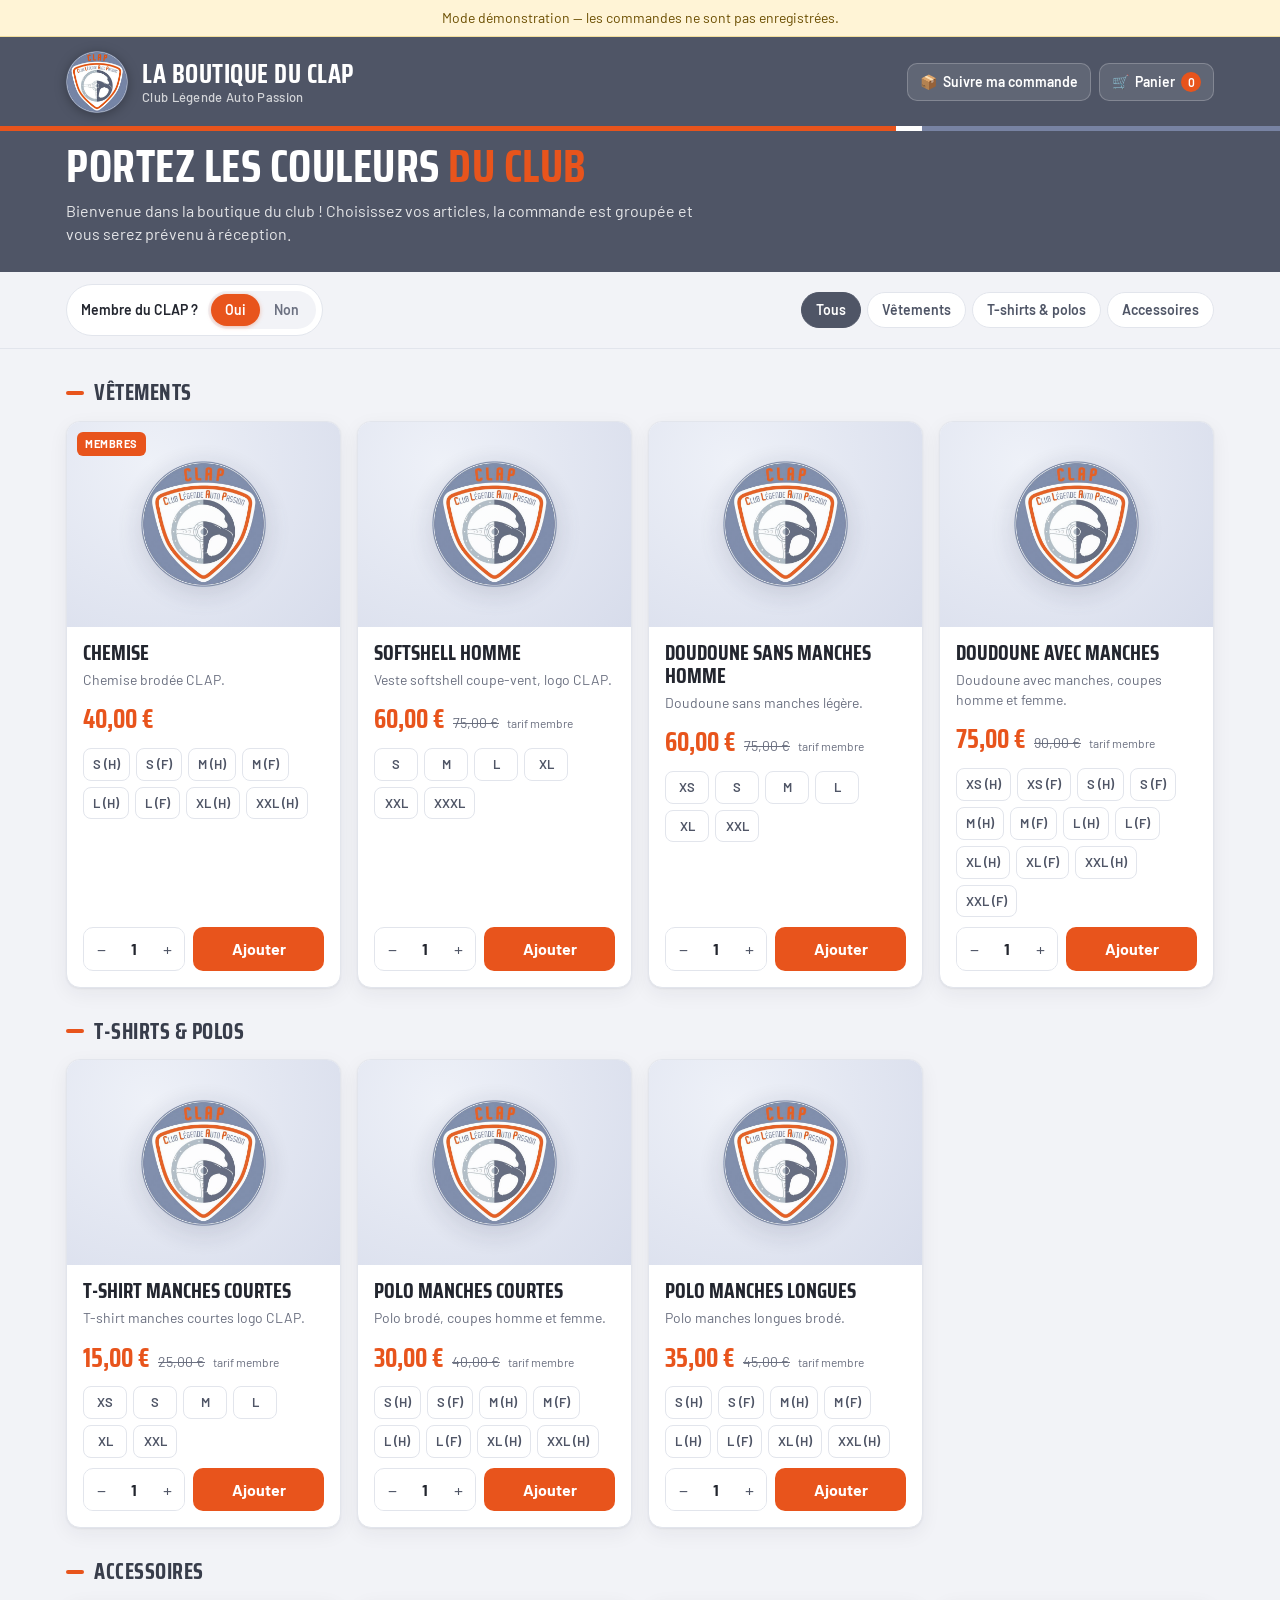
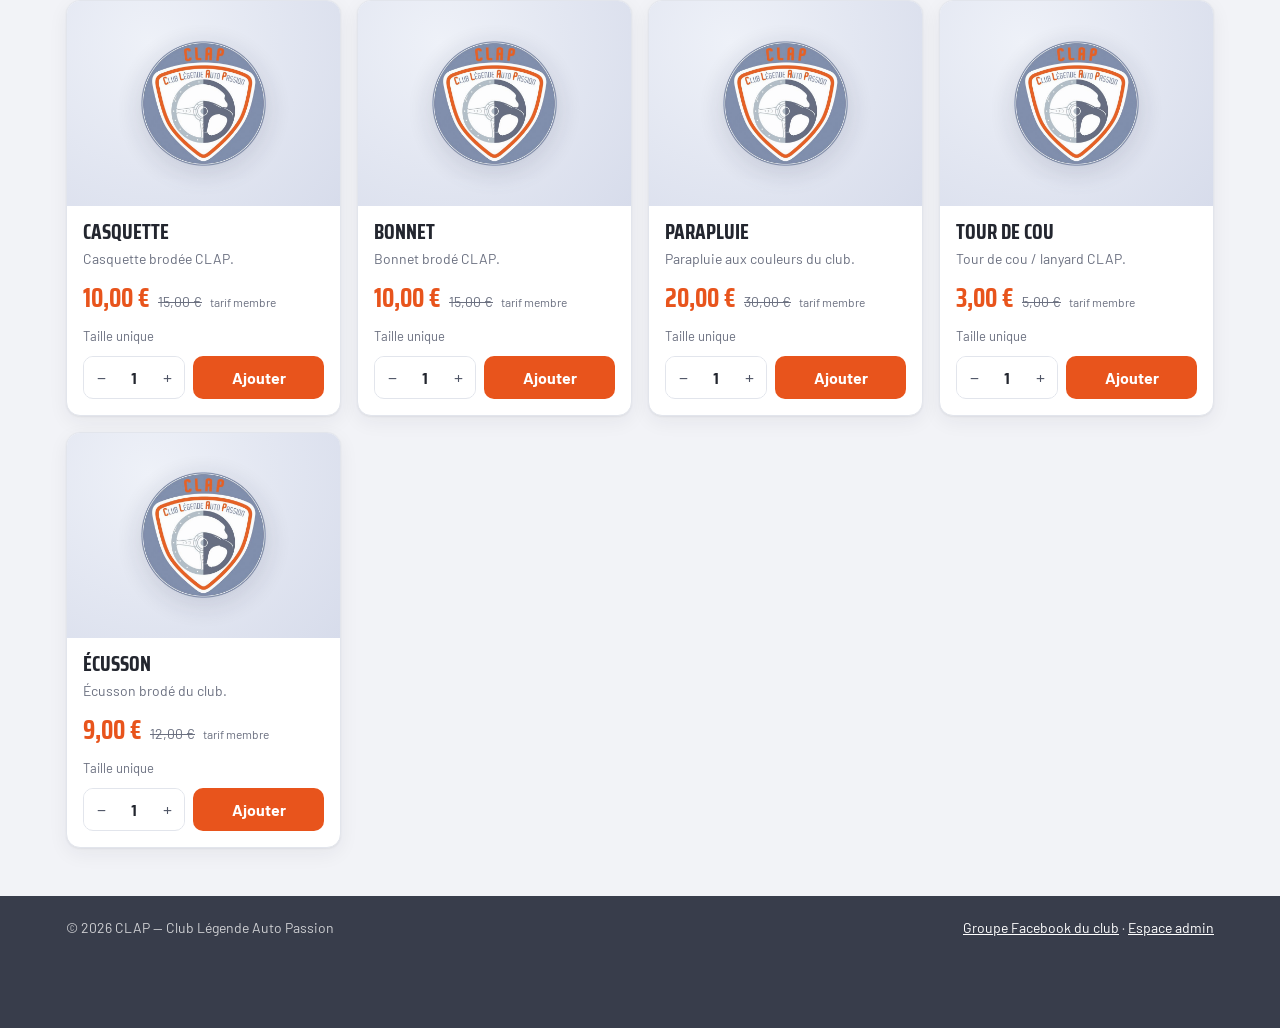
==== index.html @ 62df4e22 "Boutique du CLAP — première version Co-Authored-By: Claude Opus 5.5 <noreply@anthropic.com> Claude-S" ====
<!doctype html>
<html lang="fr">
<head>
  <meta charset="utf-8">
  <meta name="viewport" content="width=device-width, initial-scale=1, viewport-fit=cover">
  <title>La boutique du CLAP</title>
  <meta name="description" content="Boutique officielle du Club Légende Auto Passion — vêtements et accessoires du club.">
  <meta name="theme-color" content="#4f5566">
  <meta property="og:title" content="La boutique du CLAP">
  <meta property="og:description" content="Vêtements et accessoires du Club Légende Auto Passion.">
  <meta property="og:image" content="assets/logo.png">
  <link rel="icon" href="assets/favicon.png">
  <link rel="apple-touch-icon" href="assets/icon-192.png">
  <link rel="manifest" href="manifest.webmanifest">
  <link rel="preconnect" href="https://fonts.googleapis.com">
  <link rel="preconnect" href="https://fonts.gstatic.com" crossorigin>
  <link href="https://fonts.googleapis.com/css2?family=Barlow:wght@400;500;600;700&family=Saira+Condensed:wght@600;700&display=swap" rel="stylesheet">
  <link rel="stylesheet" href="assets/style.css">
</head>
<body>
  <div id="demo" class="banniere-demo cache">Mode démonstration — les commandes ne sont pas enregistrées.</div>

  <header class="entete">
    <div class="conteneur entete-barre">
      <img class="entete-logo" src="assets/logo.png" alt="Logo CLAP">
      <div class="entete-titre">La boutique du CLAP<small>Club Légende Auto Passion</small></div>
      <div class="entete-actions">
        <button class="btn-entete" id="btnSuivi" type="button" title="Suivre ma commande">📦 <span class="txt">Suivre ma commande</span></button>
        <button class="btn-entete" id="btnPanier" type="button" title="Panier">🛒 <span class="txt">Panier</span> <span class="pastille" id="nbPanier">0</span></button>
      </div>
    </div>
  </header>
  <section class="hero">
    <div class="conteneur">
      <h1>Portez les couleurs <span>du club</span></h1>
      <p id="accueil"></p>
    </div>
  </section>

  <div class="outils">
    <div class="conteneur outils-in">
      <div class="membre">
        <span>Membre du CLAP ?</span>
        <div class="segment" role="group" aria-label="Statut membre">
          <button type="button" data-membre="1" class="actif">Oui</button>
          <button type="button" data-membre="0">Non</button>
        </div>
      </div>
      <nav class="filtres" id="filtres"></nav>
    </div>
  </div>

  <main class="conteneur" id="catalogue">
    <div class="chargement"><div class="roue"></div></div>
  </main>

  <footer class="pied">
    <div class="conteneur pied-in">
      <span>© <span id="annee"></span> CLAP — Club Légende Auto Passion</span>
      <span><a id="lienFb" href="#" target="_blank" rel="noopener">Groupe Facebook du club</a> · <a href="admin.html">Espace admin</a></span>
    </div>
  </footer>

  <div class="barre-panier" id="barrePanier">
    <button class="btn btn-orange" type="button" id="btnPanierMobile"><span>🛒 Voir mon panier</span><span id="totalMobile"></span></button>
  </div>

  <!-- Panier / commande -->
  <div class="voile" id="voile"></div>
  <aside class="tiroir" id="tiroir" aria-label="Panier">
    <div class="tiroir-tete">
      <h2 id="tiroirTitre">Mon panier</h2>
      <button class="fermer" type="button" id="fermerTiroir" aria-label="Fermer">×</button>
    </div>
    <div class="tiroir-corps" id="tiroirCorps"></div>
    <div class="tiroir-pied" id="tiroirPied"></div>
  </aside>

  <!-- Suivi -->
  <div class="modale cache" id="modaleSuivi">
    <div class="modale-boite">
      <h2>Suivre ma commande</h2>
      <form id="formSuivi">
        <div class="champ"><label for="sNum">N° de commande</label><input id="sNum" required placeholder="CLAP-0012"></div>
        <div class="champ"><label for="sMail">E-mail utilisé pour la commande</label><input id="sMail" type="email" required></div>
        <div id="resSuivi"></div>
        <div style="display:flex;gap:8px;justify-content:flex-end">
          <button type="button" class="btn btn-gris" data-fermer>Fermer</button>
          <button class="btn btn-orange">Rechercher</button>
        </div>
      </form>
    </div>
  </div>

  <script src="assets/config.js"></script>
  <script src="assets/api.js"></script>
  <script src="assets/boutique.js"></script>
</body>
</html>
---- assets/style.css ----
:root {
  --ardoise: #4f5566;
  --ardoise-fonce: #383d4b;
  --acier: #7883a3;
  --acier-clair: #dfe3ee;
  --orange: #e8541c;
  --orange-fonce: #c6430f;
  --fond: #f2f3f7;
  --carte: #ffffff;
  --texte: #23262f;
  --gris: #6b7080;
  --bord: #e2e5ec;
  --vert: #2f8f5b;
  --rouge: #c0392b;
  --rayon: 14px;
  --ombre: 0 1px 2px rgba(30, 34, 45, .06), 0 6px 20px rgba(30, 34, 45, .06);
  --titre: 'Saira Condensed', 'Arial Narrow', sans-serif;
  --corps: 'Barlow', system-ui, -apple-system, 'Segoe UI', sans-serif;
  color-scheme: light;
}
* { box-sizing: border-box; }
html { -webkit-text-size-adjust: 100%; }
body { margin: 0; font-family: var(--corps); color: var(--texte); background: var(--fond); font-size: 16px; line-height: 1.45; }
button, input, select, textarea { font: inherit; color: inherit; }
button { cursor: pointer; }
img { max-width: 100%; display: block; }
a { color: var(--orange-fonce); }
.cache { display: none !important; }
.conteneur { max-width: 1180px; margin: 0 auto; padding: 0 16px; }

/* ---------- En-tête ---------- */
.entete { background: var(--ardoise); color: #fff; position: relative; overflow: hidden; }
.entete::after { content: ''; position: absolute; left: 0; right: 0; bottom: 0; height: 5px;
  background: linear-gradient(90deg, var(--orange) 0 70%, #fff 70% 72%, var(--acier) 72% 100%); }
.entete-barre { display: flex; align-items: center; gap: 14px; padding-top: 14px; padding-bottom: 18px; }
.entete-logo { width: 62px; height: 62px; flex: none; filter: drop-shadow(0 2px 6px rgba(0, 0, 0, .3)); }
.entete-titre { font-family: var(--titre); font-weight: 700; font-size: 26px; letter-spacing: .5px; line-height: 1; text-transform: uppercase; }
.entete-titre small { display: block; font-family: var(--corps); font-weight: 500; font-size: 13px; letter-spacing: .3px; text-transform: none; opacity: .75; margin-top: 4px; }
.entete-actions { margin-left: auto; display: flex; gap: 8px; }
.btn-entete { background: rgba(255, 255, 255, .1); border: 1px solid rgba(255, 255, 255, .22); color: #fff; padding: 8px 12px; border-radius: 10px; font-weight: 600; font-size: 14px; display: inline-flex; align-items: center; gap: 6px; text-decoration: none; }
.btn-entete:hover { background: rgba(255, 255, 255, .18); }
.btn-entete .pastille { background: var(--orange); color: #fff; border-radius: 99px; min-width: 20px; height: 20px; font-size: 12px; display: inline-grid; place-items: center; padding: 0 6px; }

.hero { background: linear-gradient(180deg, var(--ardoise) 0, var(--ardoise) 100%); color: #fff; padding: 6px 0 26px; }
.hero h1 { font-family: var(--titre); font-size: clamp(30px, 6vw, 46px); line-height: 1; margin: 6px 0 10px; text-transform: uppercase; letter-spacing: .5px; }
.hero h1 span { color: var(--orange); }
.hero p { margin: 0; max-width: 640px; opacity: .85; }

.banniere-demo { background: #fff4d6; color: #6b4e00; text-align: center; font-size: 14px; padding: 8px 16px; border-bottom: 1px solid #f0dd9d; }

/* ---------- Barre membre + filtres ---------- */
.outils { position: sticky; top: 0; z-index: 20; background: rgba(242, 243, 247, .94); backdrop-filter: blur(8px); border-bottom: 1px solid var(--bord); }
.outils-in { display: flex; flex-wrap: wrap; align-items: center; gap: 10px 16px; padding-top: 12px; padding-bottom: 12px; }
.membre { display: flex; align-items: center; gap: 10px; background: #fff; border: 1px solid var(--bord); padding: 6px 6px 6px 14px; border-radius: 99px; font-weight: 600; font-size: 14px; }
.segment { display: inline-flex; background: var(--fond); border-radius: 99px; padding: 3px; }
.segment button { border: 0; background: transparent; padding: 6px 14px; border-radius: 99px; font-weight: 600; font-size: 14px; color: var(--gris); }
.segment button.actif { background: var(--orange); color: #fff; box-shadow: 0 1px 4px rgba(232, 84, 28, .35); }
.filtres { display: flex; gap: 6px; overflow-x: auto; scrollbar-width: none; margin-left: auto; }
.filtres::-webkit-scrollbar { display: none; }
.chip { border: 1px solid var(--bord); background: #fff; padding: 7px 14px; border-radius: 99px; font-size: 14px; font-weight: 600; white-space: nowrap; color: var(--ardoise); }
.chip.actif { background: var(--ardoise); border-color: var(--ardoise); color: #fff; }

/* ---------- Catalogue ---------- */
.section-titre { font-family: var(--titre); text-transform: uppercase; font-size: 22px; letter-spacing: .5px; margin: 28px 0 12px; display: flex; align-items: center; gap: 10px; color: var(--ardoise-fonce); }
.section-titre::before { content: ''; width: 18px; height: 4px; background: var(--orange); border-radius: 2px; }
.grille { display: grid; grid-template-columns: repeat(auto-fill, minmax(250px, 1fr)); gap: 16px; }
.produit { background: var(--carte); border-radius: var(--rayon); box-shadow: var(--ombre); overflow: hidden; display: flex; flex-direction: column; border: 1px solid var(--bord); }
.produit-visuel { aspect-ratio: 4 / 3; background: radial-gradient(circle at 30% 20%, #eef1f8, #d7dceb); position: relative; display: grid; place-items: center; overflow: hidden; }
.produit-visuel img.photo { width: 100%; height: 100%; object-fit: cover; }
.produit-visuel .filigrane { width: 46%; opacity: .9; filter: drop-shadow(0 6px 14px rgba(40, 46, 70, .18)); }
.etiquette { position: absolute; top: 10px; left: 10px; background: var(--ardoise); color: #fff; font-size: 11px; font-weight: 700; letter-spacing: .5px; text-transform: uppercase; padding: 4px 8px; border-radius: 6px; }
.etiquette.membres { background: var(--orange); }
.produit-corps { padding: 14px 16px 16px; display: flex; flex-direction: column; gap: 10px; flex: 1; }
.produit-nom { font-family: var(--titre); font-weight: 700; font-size: 21px; line-height: 1.1; text-transform: uppercase; margin: 0; }
.produit-desc { color: var(--gris); font-size: 14px; margin: -4px 0 0; }
.prix { display: flex; align-items: baseline; gap: 8px; }
.prix strong { font-family: var(--titre); font-size: 26px; color: var(--orange); }
.prix .barre { color: var(--gris); text-decoration: line-through; font-size: 14px; }
.prix .info { font-size: 12px; color: var(--gris); }
.tailles { display: flex; flex-wrap: wrap; gap: 6px; }
.taille { min-width: 44px; padding: 6px 9px; border-radius: 8px; border: 1px solid var(--bord); background: #fff; font-size: 13px; font-weight: 600; color: var(--ardoise); }
.taille.choisie { border-color: var(--orange); background: #fff1eb; color: var(--orange-fonce); box-shadow: inset 0 0 0 1px var(--orange); }
.ajout { display: flex; gap: 8px; margin-top: auto; }
.qte { display: inline-flex; align-items: center; border: 1px solid var(--bord); border-radius: 10px; overflow: hidden; }
.qte button { border: 0; background: #fff; width: 34px; height: 40px; font-size: 18px; color: var(--ardoise); }
.qte span, .qte input { width: 32px; text-align: center; font-weight: 700; border: 0; }
.btn { border: 0; border-radius: 10px; padding: 10px 16px; font-weight: 700; display: inline-flex; align-items: center; justify-content: center; gap: 8px; }
.btn-orange { background: var(--orange); color: #fff; }
.btn-orange:hover { background: var(--orange-fonce); }
.btn-orange:disabled { background: #e7b9a7; cursor: not-allowed; }
.btn-gris { background: var(--acier-clair); color: var(--ardoise-fonce); }
.btn-gris:hover { background: #d2d7e5; }
.btn-ligne { background: #fff; border: 1px solid var(--bord); color: var(--ardoise); }
.btn-plein { flex: 1; }
.ferme { background: #fff; border-radius: var(--rayon); padding: 28px; text-align: center; margin-top: 24px; box-shadow: var(--ombre); }
.ferme h2 { font-family: var(--titre); text-transform: uppercase; margin: 0 0 6px; }

/* ---------- Panier (tiroir) ---------- */
.voile { position: fixed; inset: 0; background: rgba(25, 28, 38, .45); z-index: 40; opacity: 0; pointer-events: none; transition: opacity .2s; }
.voile.ouvert { opacity: 1; pointer-events: auto; }
.tiroir { position: fixed; top: 0; right: 0; bottom: 0; width: min(440px, 100%); background: #fff; z-index: 50; transform: translateX(100%); transition: transform .25s ease; display: flex; flex-direction: column; }
.tiroir.ouvert { transform: none; }
.tiroir-tete { display: flex; align-items: center; justify-content: space-between; padding: 16px 18px; border-bottom: 1px solid var(--bord); }
.tiroir-tete h2 { margin: 0; font-family: var(--titre); text-transform: uppercase; font-size: 22px; }
.fermer { border: 0; background: var(--fond); width: 36px; height: 36px; border-radius: 10px; font-size: 20px; line-height: 1; }
.tiroir-corps { flex: 1; overflow-y: auto; padding: 16px 18px; }
.tiroir-pied { border-top: 1px solid var(--bord); padding: 14px 18px calc(14px + env(safe-area-inset-bottom)); display: grid; gap: 10px; }
.ligne-panier { display: grid; grid-template-columns: 1fr auto; gap: 4px 12px; padding: 12px 0; border-bottom: 1px dashed var(--bord); }
.ligne-panier .nom { font-weight: 700; }
.ligne-panier .sous { color: var(--gris); font-size: 14px; }
.ligne-panier .qte { justify-self: start; }
.ligne-panier .montant { font-weight: 700; text-align: right; }
.ligne-panier .actions { display: flex; align-items: center; gap: 8px; justify-content: flex-end; }
.lien { background: none; border: 0; color: var(--gris); text-decoration: underline; font-size: 13px; padding: 0; }
.total { display: flex; justify-content: space-between; align-items: baseline; font-weight: 700; }
.total strong { font-family: var(--titre); font-size: 28px; color: var(--orange); }
.vide { text-align: center; color: var(--gris); padding: 40px 10px; }

/* ---------- Formulaires ---------- */
.champ { display: grid; gap: 5px; margin-bottom: 12px; }
.champ label { font-size: 13px; font-weight: 700; color: var(--ardoise); }
.champ input, .champ select, .champ textarea { border: 1px solid #cfd4df; border-radius: 10px; padding: 10px 12px; background: #fff; width: 100%; }
.champ input:focus, .champ select:focus, .champ textarea:focus { outline: 2px solid rgba(232, 84, 28, .35); border-color: var(--orange); }
.deux { display: grid; grid-template-columns: 1fr 1fr; gap: 0 10px; }
.note { font-size: 13px; color: var(--gris); }
.erreur { background: #fdecea; color: var(--rouge); border-radius: 10px; padding: 10px 12px; font-size: 14px; }
.succes { text-align: center; padding: 20px 4px; }
.succes .coche { width: 64px; height: 64px; border-radius: 50%; background: #e7f5ed; color: var(--vert); display: grid; place-items: center; font-size: 34px; margin: 0 auto 12px; }
.succes .num { font-family: var(--titre); font-size: 30px; color: var(--orange); letter-spacing: 1px; }

/* ---------- Modale ---------- */
.modale { position: fixed; inset: 0; z-index: 60; display: grid; place-items: center; padding: 16px; background: rgba(25, 28, 38, .5); }
.modale-boite { background: #fff; border-radius: 16px; width: min(460px, 100%); max-height: 90vh; overflow: auto; padding: 20px; }
.modale-boite h2 { margin: 0 0 12px; font-family: var(--titre); text-transform: uppercase; }
.statut { display: inline-block; padding: 3px 10px; border-radius: 99px; font-size: 12px; font-weight: 700; }
.s-a-traiter { background: #fff1d6; color: #8a5a00; }
.s-commandee { background: #e3e9ff; color: #2f47a8; }
.s-recue { background: #e2f3ff; color: #0f6a96; }
.s-remise { background: #e3f5ea; color: #1f7a48; }
.s-annulee { background: #f1f1f3; color: #7a7d88; text-decoration: line-through; }
.etapes { display: flex; gap: 4px; margin: 14px 0; }
.etapes div { flex: 1; height: 6px; border-radius: 3px; background: var(--acier-clair); }
.etapes div.ok { background: var(--orange); }

/* ---------- Barre panier mobile ---------- */
.barre-panier { position: fixed; left: 12px; right: 12px; bottom: calc(12px + env(safe-area-inset-bottom)); z-index: 30; display: none; }
.barre-panier .btn { width: 100%; padding: 14px; font-size: 16px; box-shadow: 0 8px 24px rgba(232, 84, 28, .35); justify-content: space-between; border-radius: 14px; }

/* ---------- Pied ---------- */
.pied { margin-top: 48px; background: var(--ardoise-fonce); color: rgba(255, 255, 255, .75); font-size: 14px; }
.pied-in { display: flex; flex-wrap: wrap; gap: 10px 24px; align-items: center; justify-content: space-between; padding: 22px 16px 90px; }
.pied a { color: #fff; }

.toast { position: fixed; left: 50%; bottom: 24px; transform: translate(-50%, 30px); background: var(--ardoise-fonce); color: #fff; padding: 11px 18px; border-radius: 12px; font-weight: 600; z-index: 80; opacity: 0; transition: .2s; pointer-events: none; max-width: calc(100% - 32px); }
.toast.show { opacity: 1; transform: translate(-50%, 0); }
.toast.err { background: var(--rouge); }

.chargement { display: grid; place-items: center; padding: 60px; color: var(--gris); }
.roue { width: 34px; height: 34px; border: 3px solid var(--acier-clair); border-top-color: var(--orange); border-radius: 50%; animation: tourne .8s linear infinite; }
@keyframes tourne { to { transform: rotate(360deg); } }

@media (max-width: 720px) {
  .entete-titre { font-size: 21px; }
  .entete-logo { width: 50px; height: 50px; }
  .btn-entete .txt { display: none; }
  .filtres { margin-left: 0; width: 100%; }
  .membre { width: 100%; justify-content: space-between; }
  .barre-panier.visible { display: block; }
  .grille { grid-template-columns: 1fr; }
  .produit { flex-direction: row; }
  .produit-visuel { aspect-ratio: auto; width: 34%; min-height: 100%; flex: none; }
  .produit-visuel .filigrane { width: 70%; }
  .produit-corps { padding: 12px; }
  .produit-nom { font-size: 18px; }
  .prix strong { font-size: 22px; }
  .etiquette { font-size: 9px; padding: 3px 5px; top: 6px; left: 6px; }
}
@media (max-width: 380px) { .deux { grid-template-columns: 1fr; } }
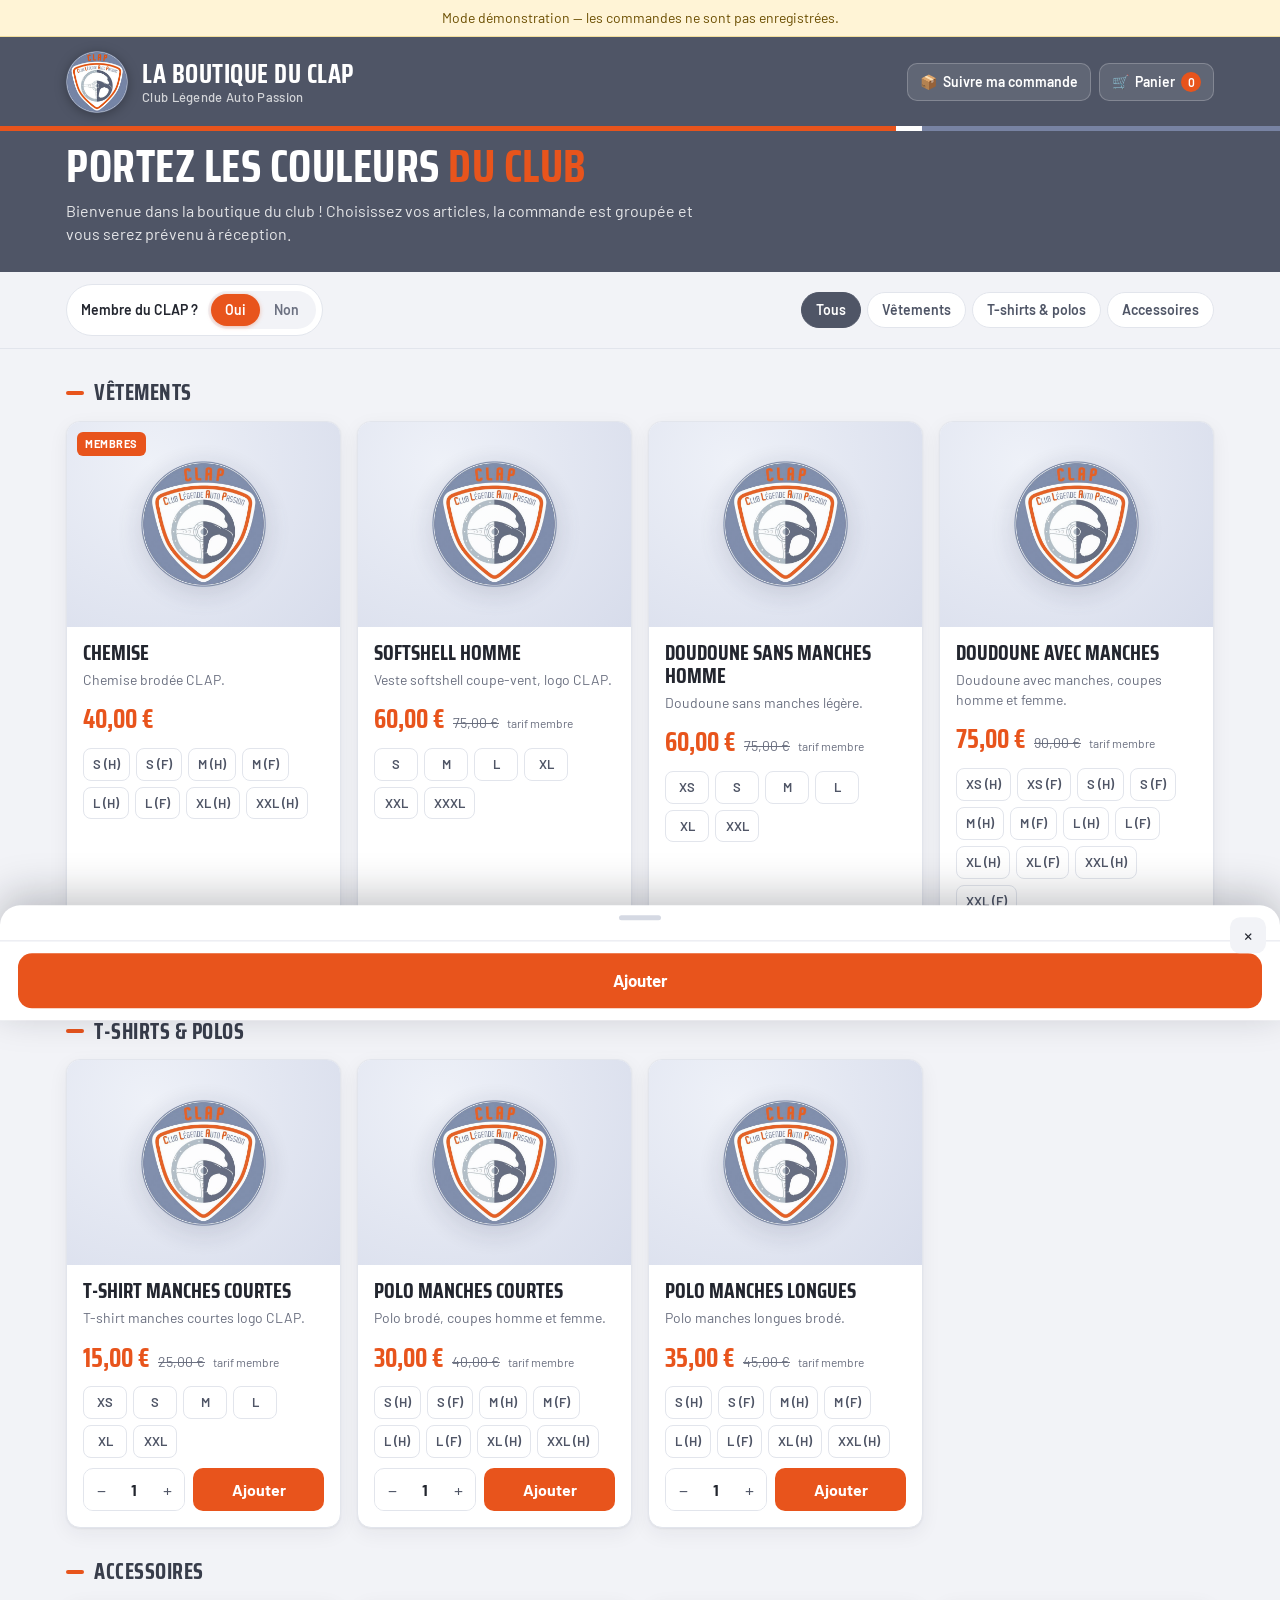
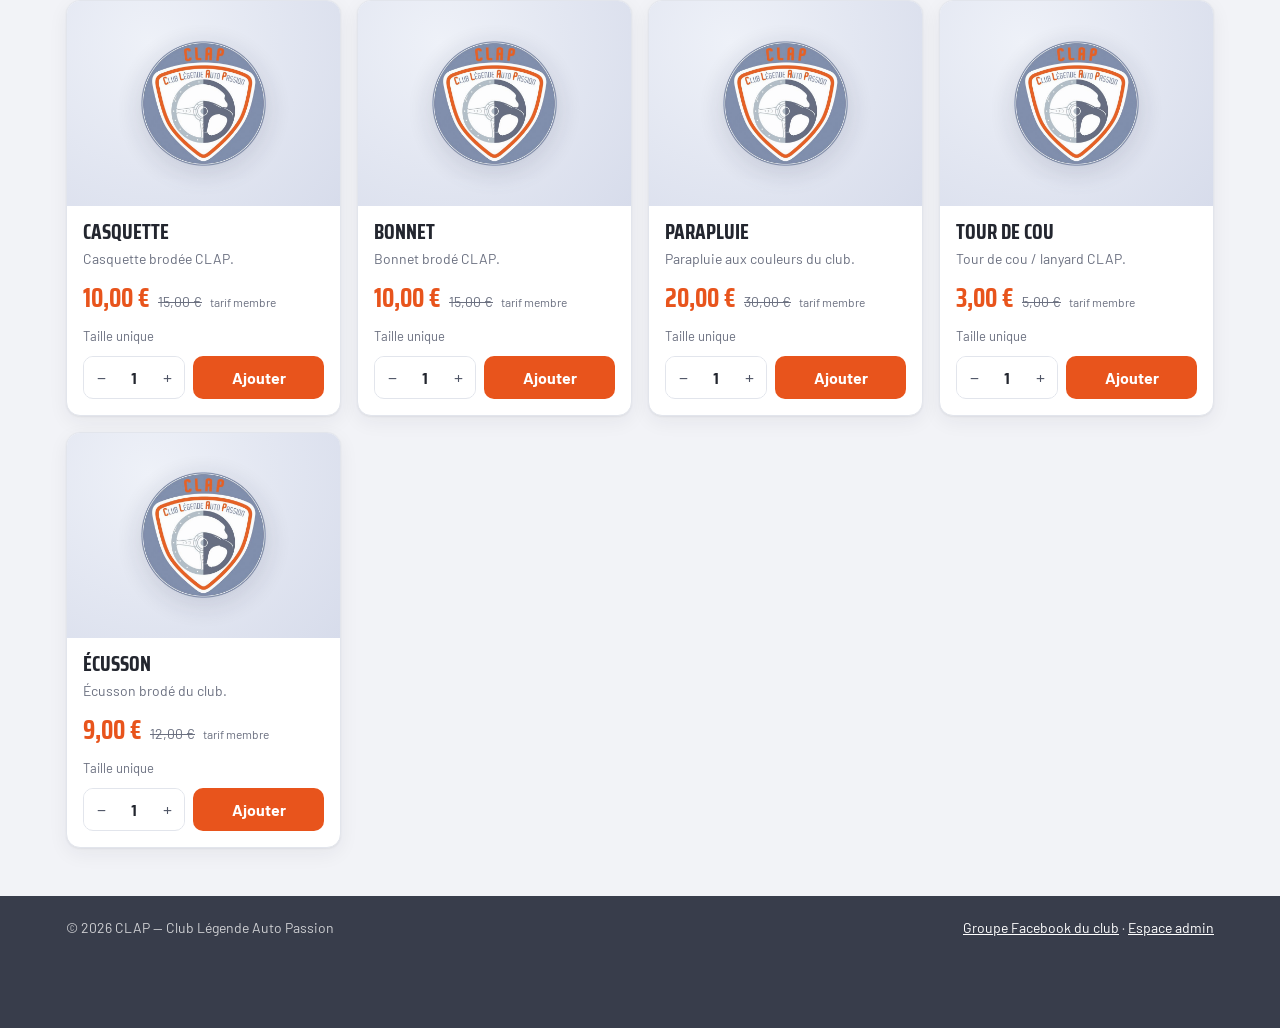
==== commit 111ffa24: "Version téléphone : liste compacte, volet de choix de taille, panier plein écran Co-Authored-By: Cla" ====
--- a/index.html
+++ b/index.html
@@ -76,6 +76,15 @@
     <div class="tiroir-pied" id="tiroirPied"></div>
   </aside>
 
+  <!-- Fiche article (téléphone) -->
+  <div class="voile" id="voileFeuille"></div>
+  <div class="feuille" id="feuille" role="dialog" aria-label="Choisir l'article">
+    <div class="poignee"></div>
+    <button class="fermer feuille-fermer" type="button" id="fermerFeuille" aria-label="Fermer">×</button>
+    <div class="feuille-corps"></div>
+    <div class="feuille-pied"><button class="btn btn-orange" type="button">Ajouter</button></div>
+  </div>
+
   <!-- Suivi -->
   <div class="modale cache" id="modaleSuivi">
     <div class="modale-boite">
--- a/assets/style.css
+++ b/assets/style.css
@@ -159,20 +159,82 @@
 .roue { width: 34px; height: 34px; border: 3px solid var(--acier-clair); border-top-color: var(--orange); border-radius: 50%; animation: tourne .8s linear infinite; }
 @keyframes tourne { to { transform: rotate(360deg); } }
 
+/* ---------- Fiche article (volet) ---------- */
+.btn-choisir { display: none; }
+.feuille { position: fixed; left: 0; right: 0; bottom: 0; z-index: 55; background: #fff; border-radius: 20px 20px 0 0; max-height: 92vh; display: flex; flex-direction: column; transform: translateY(105%); transition: transform .28s cubic-bezier(.2, .8, .2, 1); box-shadow: 0 -10px 40px rgba(20, 24, 36, .25); }
+.feuille.ouvert { transform: none; }
+.poignee { width: 42px; height: 5px; border-radius: 3px; background: #d5d9e3; margin: 10px auto 0; flex: none; }
+.feuille-fermer { position: absolute; right: 14px; top: 12px; }
+.feuille-corps { overflow-y: auto; padding: 8px 18px 12px; display: flex; flex-direction: column; gap: 10px; }
+.feuille-corps > * { flex-shrink: 0; }
+.feuille-corps .produit-nom { font-size: 24px; }
+.feuille-corps .produit-desc { margin: -4px 0 0; }
+.feuille-visuel { height: 150px; flex: none; border-radius: 14px; background: radial-gradient(circle at 30% 20%, #eef1f8, #d7dceb); display: grid; place-items: center; overflow: hidden; margin: 6px 40px 4px 0; }
+.feuille-visuel .photo { width: 100%; height: 100%; object-fit: cover; }
+.feuille-visuel .filigrane { height: 118px; width: 118px; }
+.feuille-label { font-size: 13px; font-weight: 700; color: var(--gris); text-transform: uppercase; letter-spacing: .5px; margin-top: 4px; }
+.tailles-grandes { display: grid; grid-template-columns: repeat(auto-fill, minmax(84px, 1fr)); gap: 8px; }
+.tailles-grandes .taille { height: 48px; font-size: 15px; border-radius: 12px; }
+.qte-grande { align-self: flex-start; border-radius: 12px; }
+.qte-grande button { width: 52px; height: 48px; font-size: 22px; }
+.qte-grande span { width: 44px; font-size: 18px; }
+.feuille-pied { padding: 12px 18px calc(12px + env(safe-area-inset-bottom)); border-top: 1px solid var(--bord); }
+.feuille-pied .btn { width: 100%; padding: 15px; font-size: 17px; border-radius: 14px; }
+body.fige { overflow: hidden; }
+
 @media (max-width: 720px) {
-  .entete-titre { font-size: 21px; }
-  .entete-logo { width: 50px; height: 50px; }
+  /* En-tête compact */
+  .entete-barre { padding-top: 10px; padding-bottom: 14px; gap: 10px; }
+  .entete-logo { width: 42px; height: 42px; }
+  .entete-titre { font-size: 17px; }
+  .entete-titre small { font-size: 11px; margin-top: 2px; }
+  .btn-entete { padding: 9px 11px; border-radius: 12px; }
   .btn-entete .txt { display: none; }
-  .filtres { margin-left: 0; width: 100%; }
-  .membre { width: 100%; justify-content: space-between; }
+  .hero { padding: 0 0 16px; }
+  .hero h1 { font-size: 23px; margin: 0 0 4px; }
+  .hero p { font-size: 13px; opacity: .75; }
+  .banniere-demo { font-size: 12px; padding: 6px 12px; }
+
+  /* Barre membre + catégories */
+  .outils-in { gap: 8px; padding-top: 10px; padding-bottom: 10px; }
+  .membre { width: 100%; justify-content: space-between; padding: 4px 4px 4px 14px; }
+  .segment button { padding: 8px 18px; }
+  .filtres { margin: 0 -16px; padding: 0 16px; width: calc(100% + 32px); }
+  .chip { padding: 8px 14px; }
+
+  /* Articles en liste compacte */
+  .section-titre { font-size: 19px; margin: 20px 0 10px; }
+  .grille { grid-template-columns: 1fr; gap: 10px; }
+  .produit { display: grid; grid-template-columns: 92px 1fr; grid-template-rows: auto; align-items: stretch; cursor: pointer; border-radius: 14px; -webkit-tap-highlight-color: transparent; }
+  .produit:active { transform: scale(.99); }
+  .produit-visuel { aspect-ratio: auto; width: 92px; height: 100%; min-height: 104px; }
+  .produit-visuel .filigrane { width: 72%; }
+  .produit-corps { padding: 11px 12px; gap: 3px; display: grid; grid-template-columns: 1fr auto; grid-template-areas: "nom nom" "desc desc" "prix btn"; align-items: center; }
+  .produit .produit-nom { grid-area: nom; font-size: 17px; }
+  .produit .produit-desc { grid-area: desc; font-size: 13px; margin: 0; display: -webkit-box; -webkit-line-clamp: 1; -webkit-box-orient: vertical; overflow: hidden; }
+  .produit .prix { grid-area: prix; flex-wrap: wrap; gap: 0 6px; margin-top: 4px; }
+  .produit .prix strong { font-size: 22px; }
+  .produit .prix .info { font-size: 11px; }
+  .produit .tailles, .produit .ajout { display: none; }
+  .btn-choisir { display: inline-flex; grid-area: btn; padding: 10px 16px; border-radius: 12px; margin-top: 4px; }
+  .etiquette { font-size: 9px; padding: 3px 5px; top: 6px; left: 6px; }
+
+  /* Barre panier en bas */
   .barre-panier.visible { display: block; }
-  .grille { grid-template-columns: 1fr; }
-  .produit { flex-direction: row; }
-  .produit-visuel { aspect-ratio: auto; width: 34%; min-height: 100%; flex: none; }
-  .produit-visuel .filigrane { width: 70%; }
-  .produit-corps { padding: 12px; }
-  .produit-nom { font-size: 18px; }
-  .prix strong { font-size: 22px; }
-  .etiquette { font-size: 9px; padding: 3px 5px; top: 6px; left: 6px; }
+  body:has(.barre-panier.visible) main { padding-bottom: 76px; }
+  .toast { top: calc(12px + env(safe-area-inset-top)); bottom: auto; transform: translate(-50%, -30px); }
+  .toast.show { transform: translate(-50%, 0); }
+
+  /* Panier plein écran */
+  .tiroir { width: 100%; }
+  .tiroir-tete { padding: 12px 16px; }
+  .tiroir-corps { padding: 12px 16px; }
+  .tiroir-pied .btn { padding: 15px; font-size: 17px; border-radius: 14px; }
+  .ligne-panier .qte button { width: 42px; height: 42px; }
+
+  /* Suivi en volet bas */
+  .modale { place-items: end stretch; padding: 0; }
+  .modale-boite { width: 100%; border-radius: 20px 20px 0 0; padding: 20px 18px calc(18px + env(safe-area-inset-bottom)); }
+  .pied-in { padding-bottom: 100px; }
 }
 @media (max-width: 380px) { .deux { grid-template-columns: 1fr; } }
